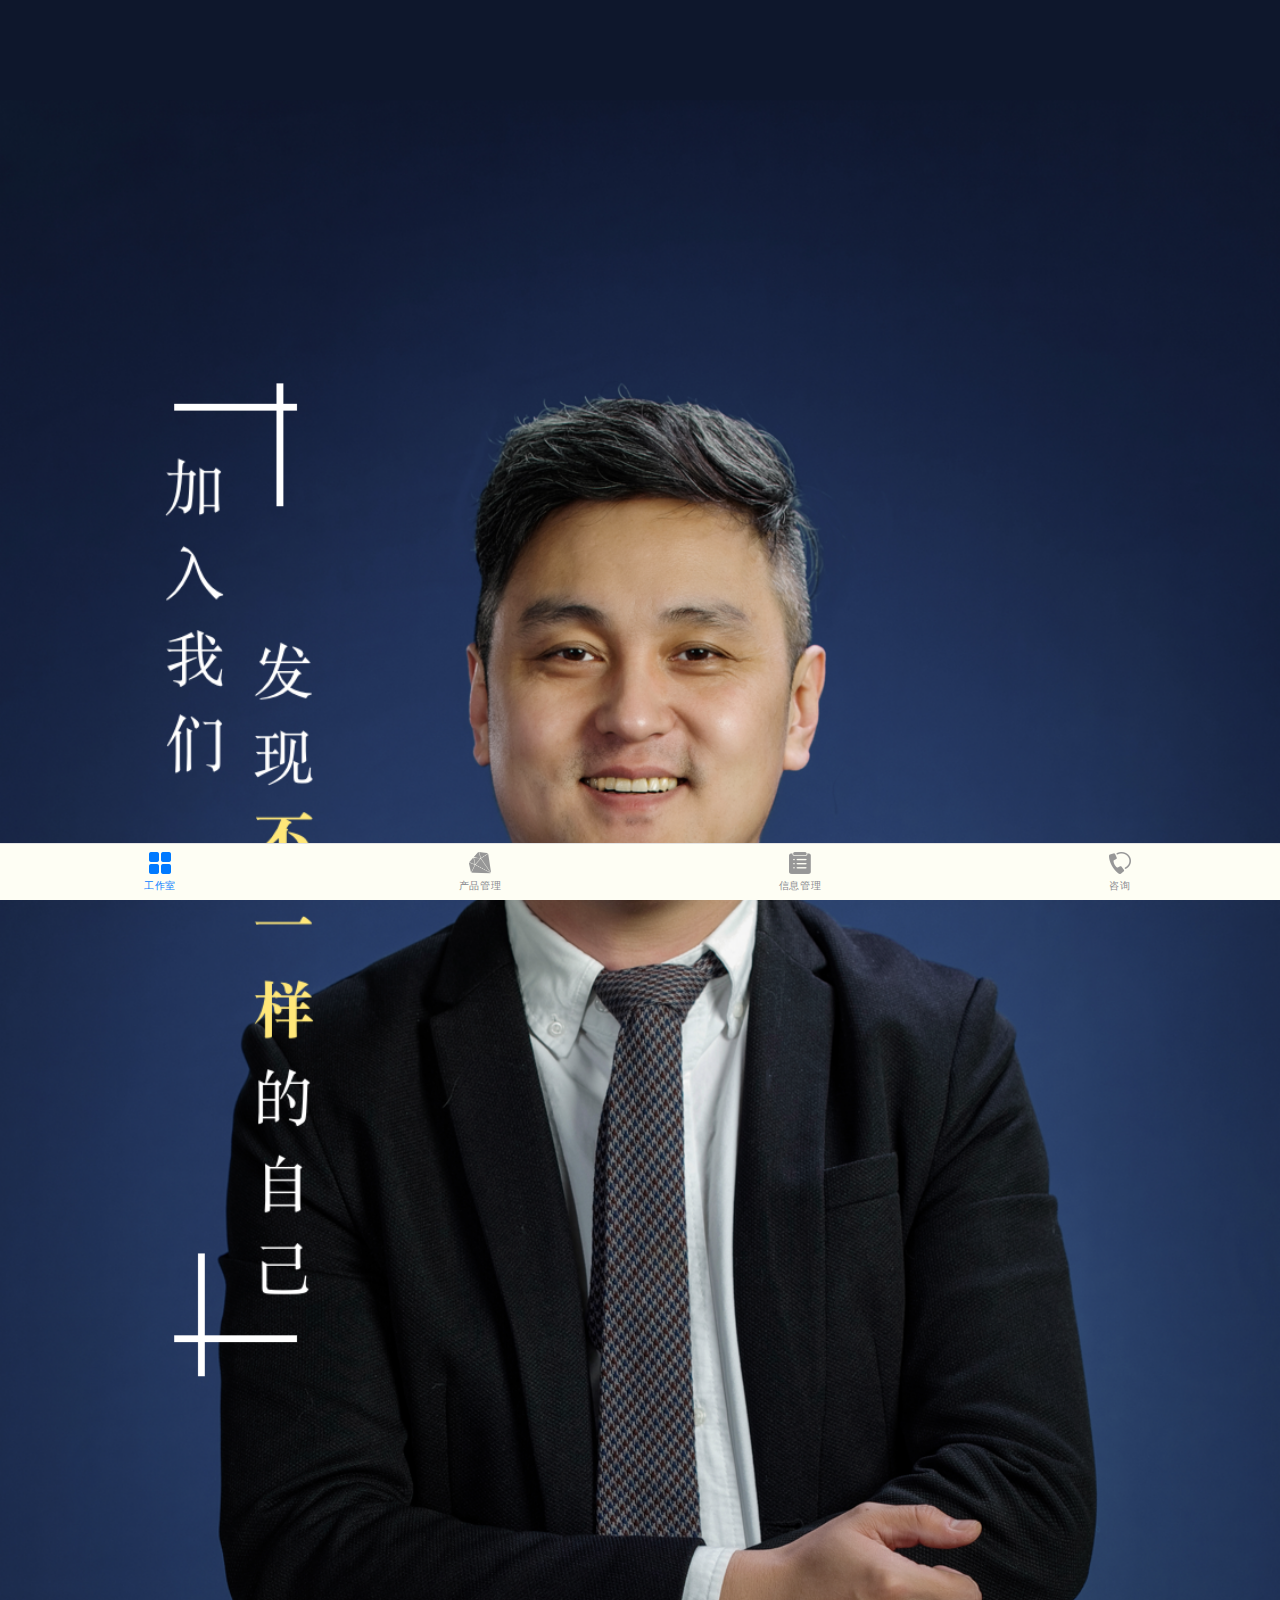
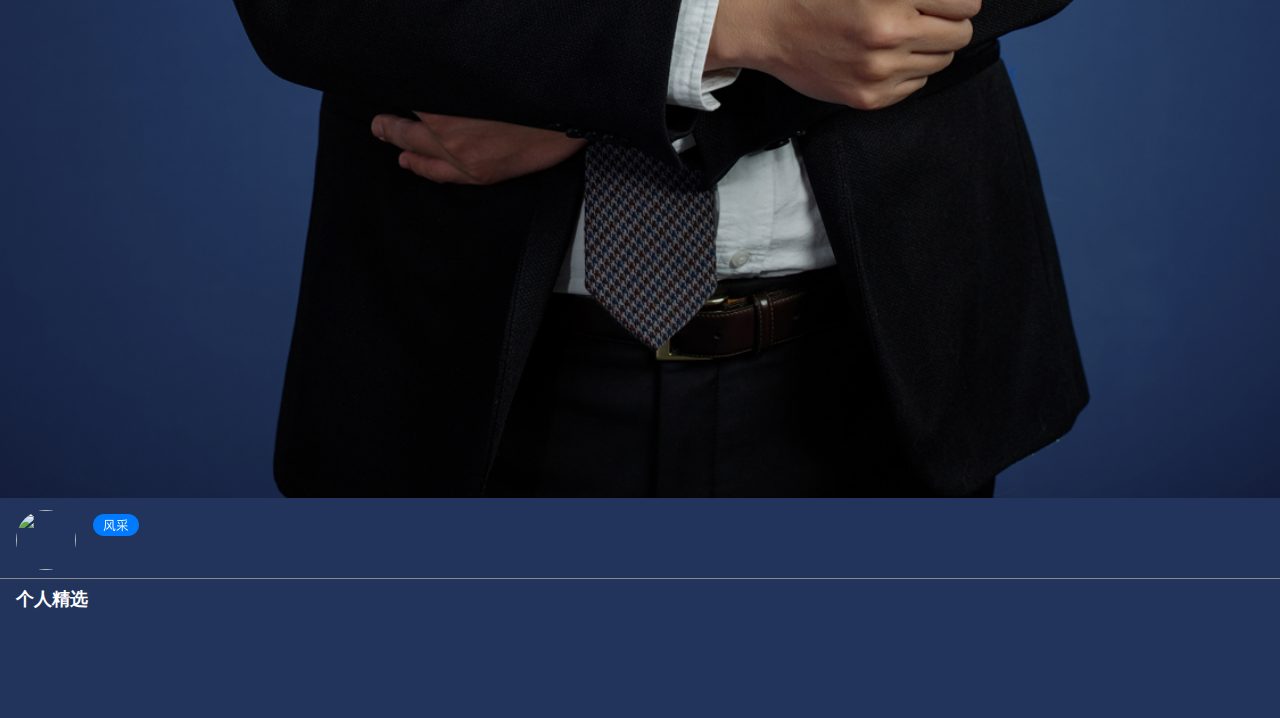
==== index.html @ 6de966e7 "first push" ====
<!DOCTYPE html>
<html>
	<head>
		<meta charset="utf-8" />
		<title>工作室</title>
		<meta name="viewport" content="width=device-width,initial-scale=1,minimum-scale=1,maximum-scale=1,user-scalable=no" />
		<link rel="stylesheet" type="text/css" href="css/reset.css"/>
		<link rel="stylesheet" type="text/css" href="css/index.css"/>
		<script src="http://libs.baidu.com/jquery/2.0.0/jquery.min.js"></script>
		<script src="js/base.js" type="text/javascript" charset="utf-8"></script>
		<script src="js/iscroll.js" type="text/javascript" charset="utf-8"></script>
		<script src="js/com.js" type="text/javascript" charset="utf-8"></script>
		<script src="js/index.js" type="text/javascript" charset="utf-8"></script>
		<script type="text/javascript">
			function back(){
				Tiny.execute('back()')
			}
		</script>
	</head>
	<body>
		<div class="bg_w">
			<img class="presonal" src="img/photo_wangyi.png"/>
			<div class="header">
				<div class="img_w">
					<img class="img" src=""/>
				</div>
				<div class="information">
					<p class="name"></p>
					<img class="style" src="img/style.png"/>
					<p class="introduce"></p>
				</div>
				<!--<div class="code_w">
					<img class="code" src="img/code.png"/>
				</div>-->
			</div>
		</div>
		<div id="header-w">
			<p class="title">个人精选</p>
			<div id="wrapper">
				<div id="scroller">
					<ul class="category-list js-category">
						
					</ul>
				</div>
			</div>
		</div>
		<div class="content">
			<div class="empty">
				<img class="empty_img" src="img/empty.png"/>
				<p class="empty_txt">还没有产品，快去增加产品吧</p>
				<div class="btn_next">
					添加产品
				</div>
			</div>
			<ul class="list">
				
			</ul>
		</div>
		<footer class="footer">
	    	<figure class="fBlue a">
	    			<img src="img/index1.png" />
	    			<figcaption>工作室</figcaption>
	    	</figure>
	    	<figure class="b">
	    			<img src="img/product.png" />
	    			<figcaption>产品管理</figcaption>
	    	</figure>
	    	<figure class="c">
	    			<img src="img/message.png" />
	    			<figcaption>信息管理</figcaption>
	    	</figure>
	    	<figure class="d">
	    			<img src="img/ask.png" />
	    			<figcaption>咨询</figcaption>
	    	</figure>
	    </footer>
		<script type="text/javascript">
			function is_weixin(){
            var ua = navigator.userAgent.toLowerCase();
            if(ua.match(/MicroMessenger/i)=="micromessenger") {
                return true;
             } else {
                return false;
            }
        }
		if (!is_weixin()) {
            $('.footer').css("display","block")
            $(".btn_next").css('display',"block")
        }else{
        	 $('.footer').css("display","none")
        	 $(".btn_next").css('display',"none")
        }
			$('.code').on('click',function(){
				window.location.href='share.html?siId='+$.getUrlParam('siId')
			})
			$('.b').on('click',function(){
				window.location.href='del.html?siId='+$.getUrlParam('siId')
			})
			$('.c').on('click',function(){
				window.location.href='messageShow.html?siId='+$.getUrlParam('siId')
			})
			$('.style').on('click',function(){
				window.location.href='style.html?siId='+$.getUrlParam('siId')
			})
		</script>
	</body>
</html>
---- css/index.css ----
/****ISCROLL****/
#wrapper {
    overflow: hidden;
}
#scroller {
    float: left;
}
.category-list{
	overflow: hidden;
    font-size: 0;
    white-space:nowrap;
    padding: 0 .2rem;
	border-radius: .06rem 0 0 .06rem;
	transform: translateX(.48rem);
}
.category-list li{
	display: inline-block;
    width: 1.28rem;
    line-height: .68rem;
    background: #22345c;
    text-align: center;
    font-size: .3rem;
    color: #fff;
    border-top:.001rem solid #fff ;
    border-bottom:.001rem solid #fff ;
}
.category-list li:nth-child(1){
	border-radius: .12rem 0 0 .12rem;
	border:.001rem solid #fff ;
	border-right:none ;
}
.category-list li:nth-last-child(2){
	border-radius: 0 .12rem .12rem 0;
	border:.001rem solid #fff ;
	border-left:none ;
}
.list_end{
	visibility: hidden;
}
.category-list .tab_list_active{
	color: #007AFF;
}

/*首页*/
body{
	background: #22345C;
}
.presonal{
	width:100%;
	height: 80%;
}
.bg_w{
	position: relative;
	border-bottom: .001rem solid #8A8A8F;
	margin-top: -1.01rem;
}
.header{
	width: 100%;
	height: 1.6rem;
	background: #22345c;
	position: absolute;
	bottom: 0rem;
	color: #fff;
}
.img_w{
	width: 1.8rem;
	line-height: 1.6rem;
	float: left;
}
.img{
	margin: 0 auto;
	margin-left: .32rem;
	width: 1.2rem;
	height: 1.2rem;
	border-radius:50% ;
}
.code_w{
	margin-right: .34rem;
	float: right;
	line-height: 1.6rem;
}
.code{
	width: .48rem;
	height: .48rem;
}
.information{
	float: left;
	width: 4.6rem;
}
.name{
	height: .48rem;
	font-size: .4rem;
	color: #fff;
	float: left;
	margin-top: .38rem;
	margin-right: .05rem;
}
.style{
	width: .92rem;
	height: .44rem;
	float: left;
	margin-top: .32rem;
}
.introduce{
	float: left;
	font-size: .26rem;
	color: #8A8A8F;
}
#header-w{
	height: 1.76rem;
	background: #22345c;
	background-size:cover;
	overflow: hidden;
}
.title{
	font-size: .36rem;
	color: #fff;
	margin-top: .22rem;
	margin-bottom: .16rem;
	margin-left: .32rem;
	font-weight: 600;
}

.content{
	width: 100%;
	background: #22345c;
	margin-bottom: 1.3rem;
}
.list{
	width: 6.7rem;
	margin: 0 auto;
	padding-top: .04rem;
}
.item{
	border-bottom: .002rem solid #eee;
	height: 5.16rem;
	overflow:hidden;
}
.item_img{
	width: 6.7rem;
	height: 3.76rem;
	margin-top: .16rem;
}
.item_title{
	font-size: .32rem;
	color: #fff;
	margin-top: .16rem;
}
.bottom{
	margin-top: .08rem;
	height: .44rem;
	line-height: .44rem;
}
.bottom p{
	float: left;
	color: #fff;
}
.bottom span{
	float: right;
	font-size:.32rem;
	color: #FF2D55;
}
.empty{
	display: none;
}
.empty_img{
	width: 4.56rem;
	height: 4.08rem;
	display: block;
	margin: 0 auto;
	margin-top: 1.54rem;
}
.empty_txt{
	font-size: .32rem;
	color: #fff;
	text-align: center;
}
.list{
	display: none;
}
.btn_next{
	width: 3.5rem;
	height: .68rem;
	border: .001rem solid #8A8A8F;
	color: #fff;
	text-align: center;
	line-height: .68rem;
	border-radius:.08rem ;
	margin: 0 auto;
	margin-top: .4rem;
}
/***footer***/
/*描述：footer*/
.footer { width: 100%; padding-bottom: 0.15rem; background: #FEFEF4; border-top: solid 0.02rem #E5E5E5;position: fixed;bottom: 0;}
.footer:after { clear: both; content: ""; display: block; height: 0; overflow: hidden; visibility: hidden;}
.footer figure { float: left; width: 25%; padding-top: 0.15rem; text-align: center; }
.footer figure img { width: 0.44rem; height: 0.44rem; margin-bottom: 0.1rem;}
.footer figcaption { line-height: 0.28rem; font-size: 0.2rem; color: #8A8A8F; letter-spacing: 0.012rem;}
.fBlue figcaption { color: #007AFF;}
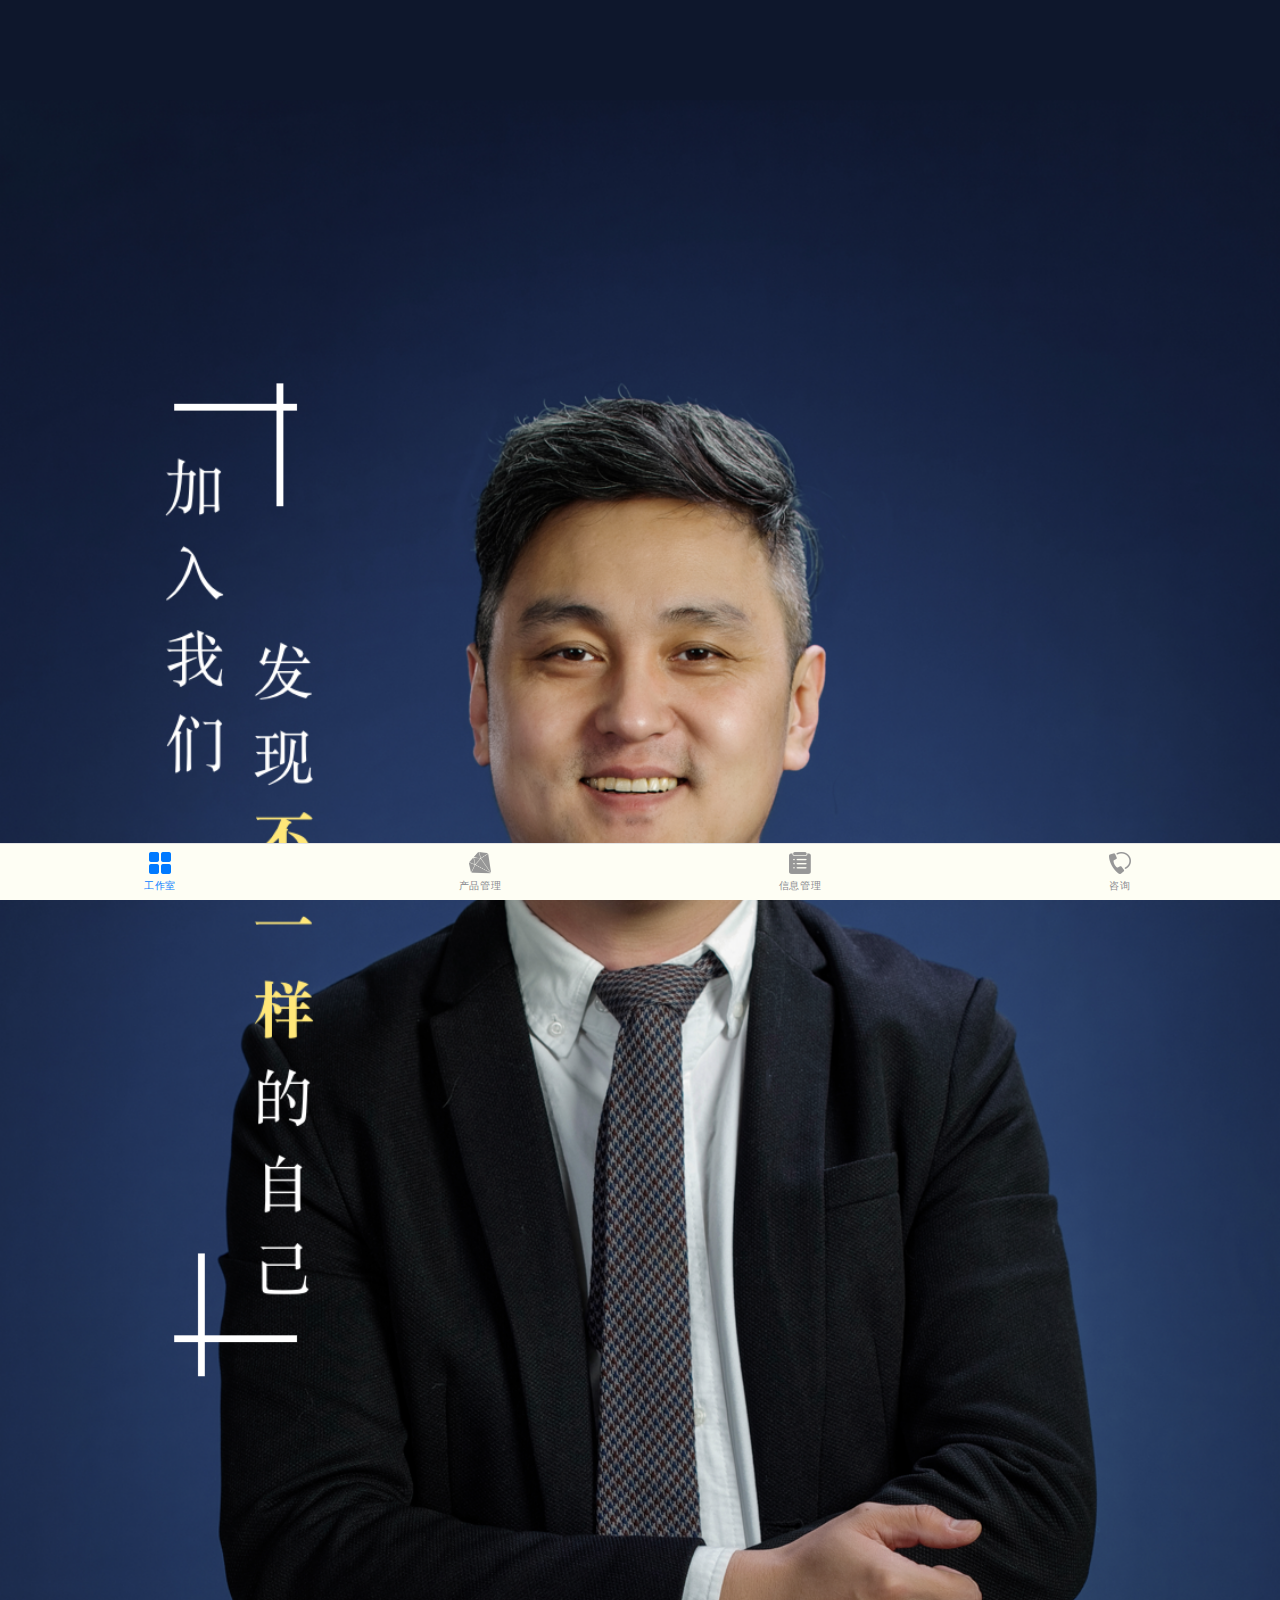
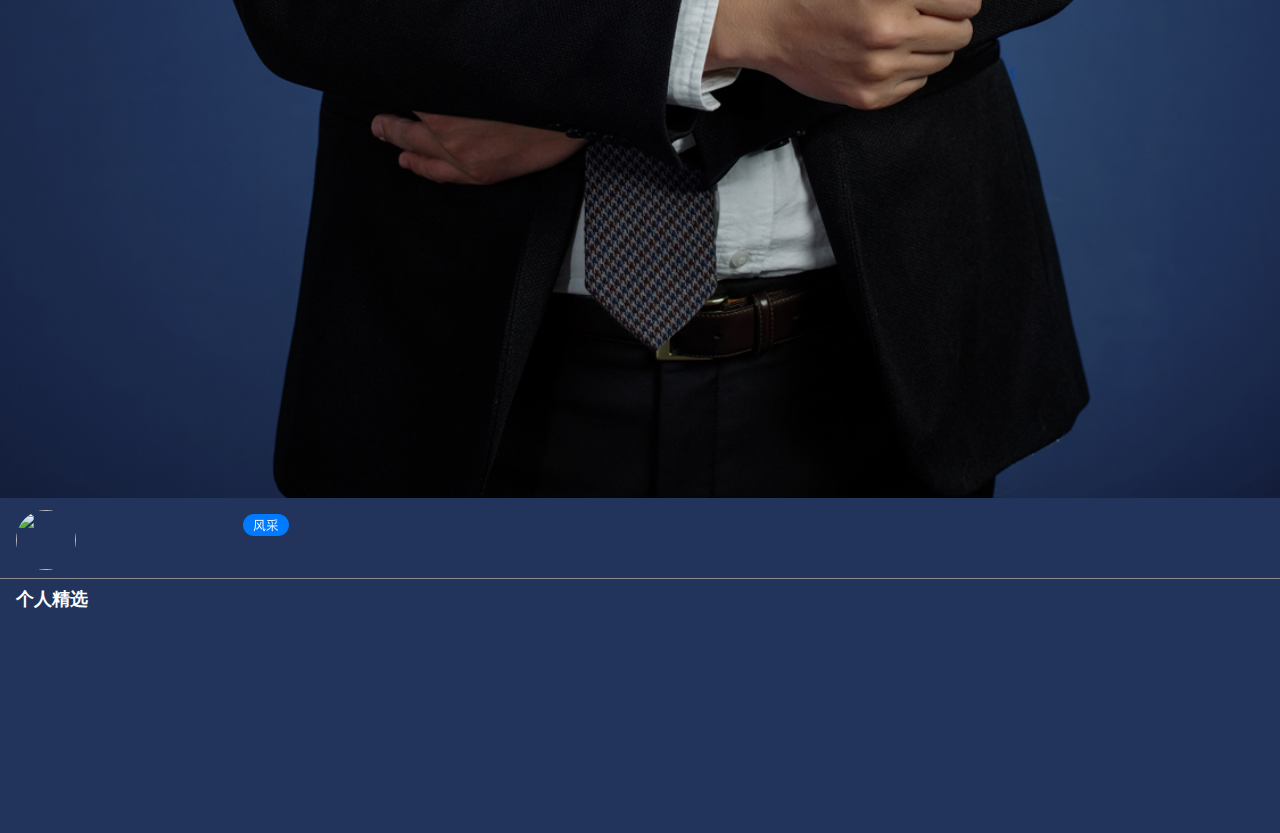
==== commit 86dcb7c3: "back home" ====
--- a/index.html
+++ b/index.html
@@ -12,8 +12,8 @@
 		<script src="js/com.js" type="text/javascript" charset="utf-8"></script>
 		<script src="js/index.js" type="text/javascript" charset="utf-8"></script>
 		<script type="text/javascript">
-			function back(){
-				Tiny.execute('back()')
+			function refresh(){
+				window.location.reload();
 			}
 		</script>
 	</head>
--- a/css/index.css
+++ b/css/index.css
@@ -88,6 +88,9 @@
 	width: 4.6rem;
 }
 .name{
+	width: 3rem;
+	white-space: nowrap;
+	overflow-x: scroll;
 	height: .48rem;
 	font-size: .4rem;
 	color: #fff;
@@ -102,8 +105,10 @@
 	margin-top: .32rem;
 }
 .introduce{
+	width: 100%;
 	float: left;
 	font-size: .26rem;
+	margin-top: .1rem;
 	color: #8A8A8F;
 }
 #header-w{
@@ -124,7 +129,7 @@
 .content{
 	width: 100%;
 	background: #22345c;
-	margin-bottom: 1.3rem;
+	padding-bottom: 2.3rem;
 }
 .list{
 	width: 6.7rem;
@@ -142,6 +147,9 @@
 	margin-top: .16rem;
 }
 .item_title{
+	width: 100%;
+	white-space: nowrap;
+	overflow-x:scroll;
 	font-size: .32rem;
 	color: #fff;
 	margin-top: .16rem;
@@ -152,6 +160,9 @@
 	line-height: .44rem;
 }
 .bottom p{
+	width: 4.8rem;
+	white-space: nowrap;
+	overflow-x: scroll;
 	float: left;
 	color: #fff;
 }
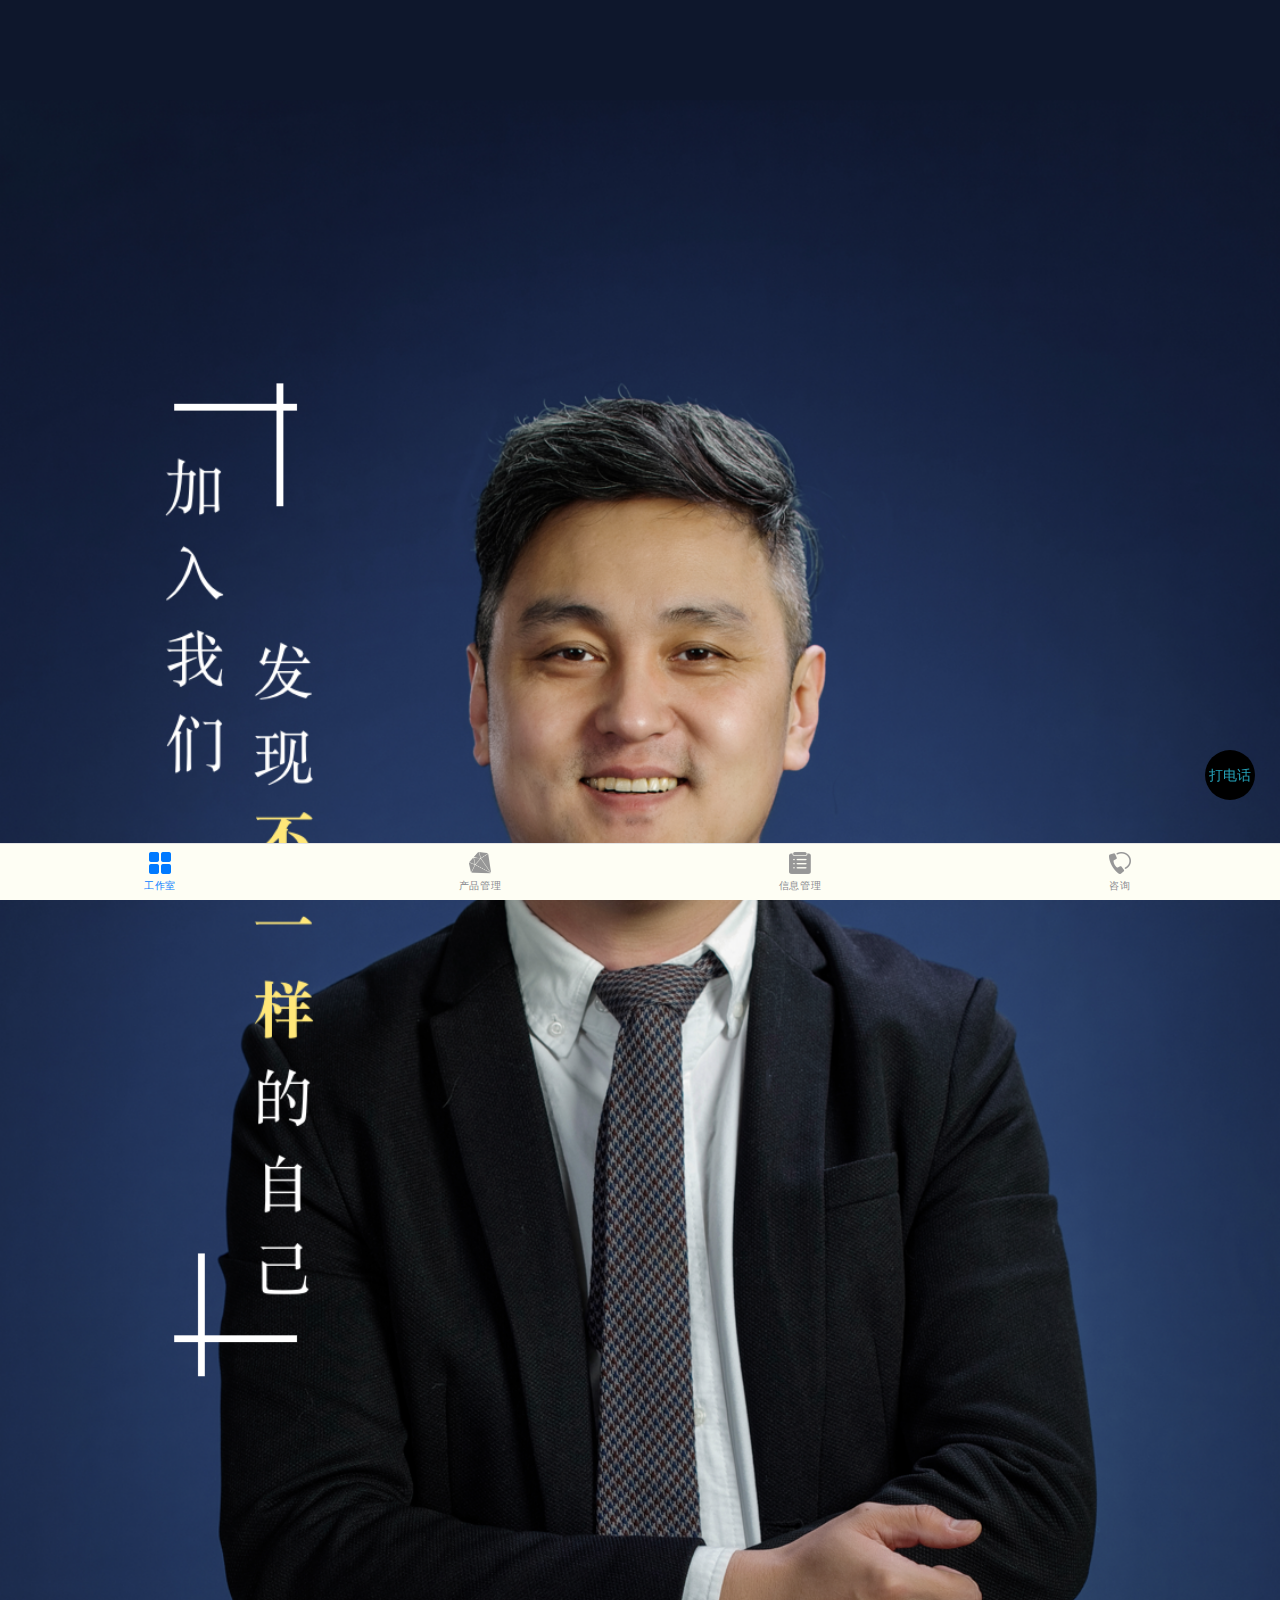
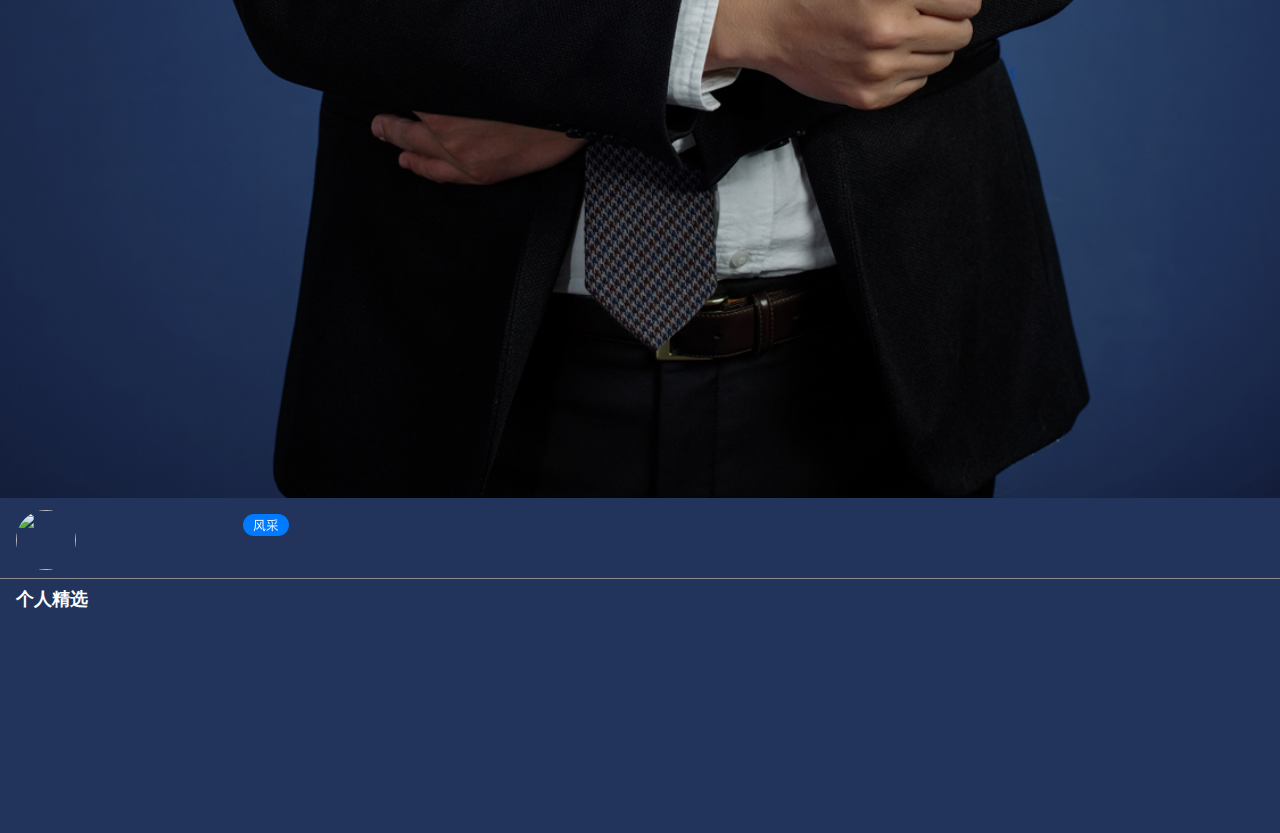
==== commit 714b789c: "chongtu" ====
--- a/index.html
+++ b/index.html
@@ -55,6 +55,7 @@
 			<ul class="list">
 				
 			</ul>
+			<a class="phone" href="tel:18688888888">打电话</a>
 		</div>
 		<footer class="footer">
 	    	<figure class="fBlue a">
--- a/css/index.css
+++ b/css/index.css
@@ -200,6 +200,18 @@
 	margin: 0 auto;
 	margin-top: .4rem;
 }
+.phone{
+	display: block;
+	position: fixed;
+	bottom: 2rem;
+	right: .5rem;
+	width: 1rem;
+	height: 1rem;
+	border-radius: 50%;
+	background: #000000;
+	text-align: center;
+	line-height: 1rem;
+}
 /***footer***/
 /*描述：footer*/
 .footer { width: 100%; padding-bottom: 0.15rem; background: #FEFEF4; border-top: solid 0.02rem #E5E5E5;position: fixed;bottom: 0;}
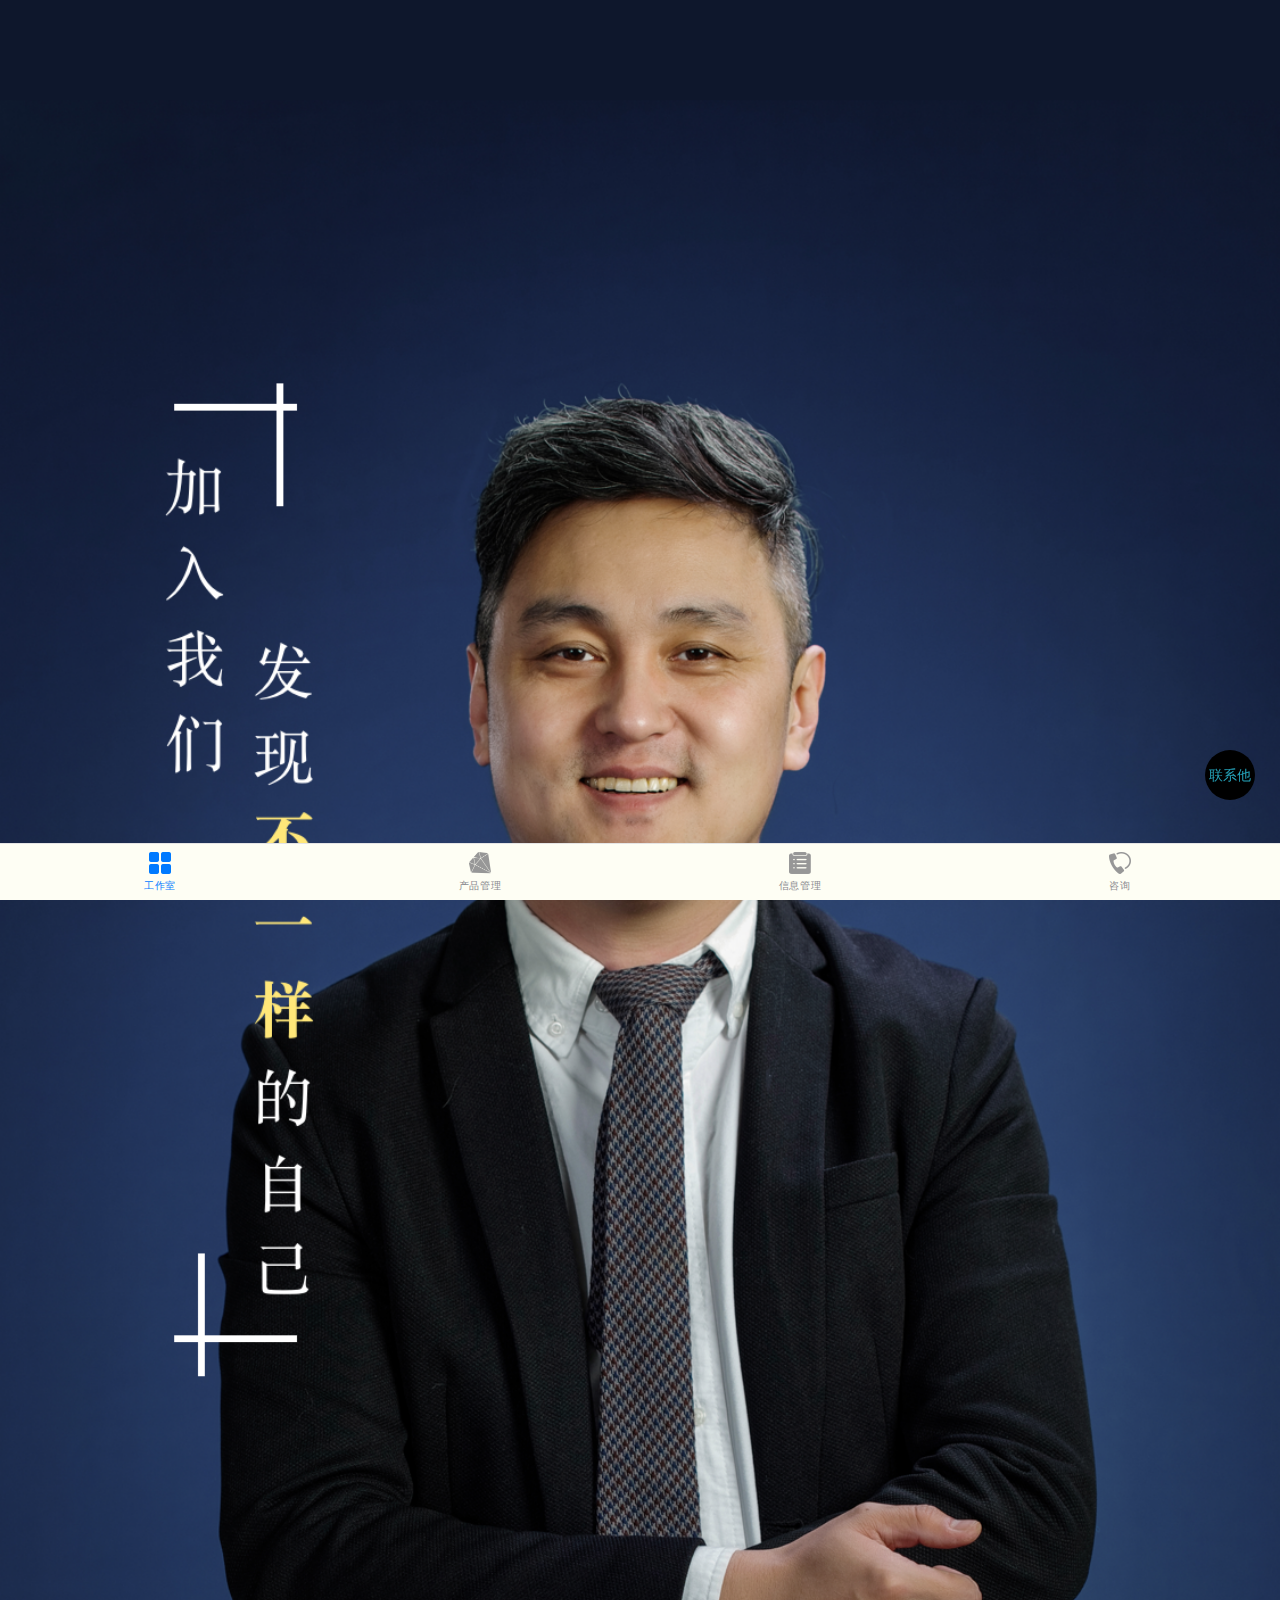
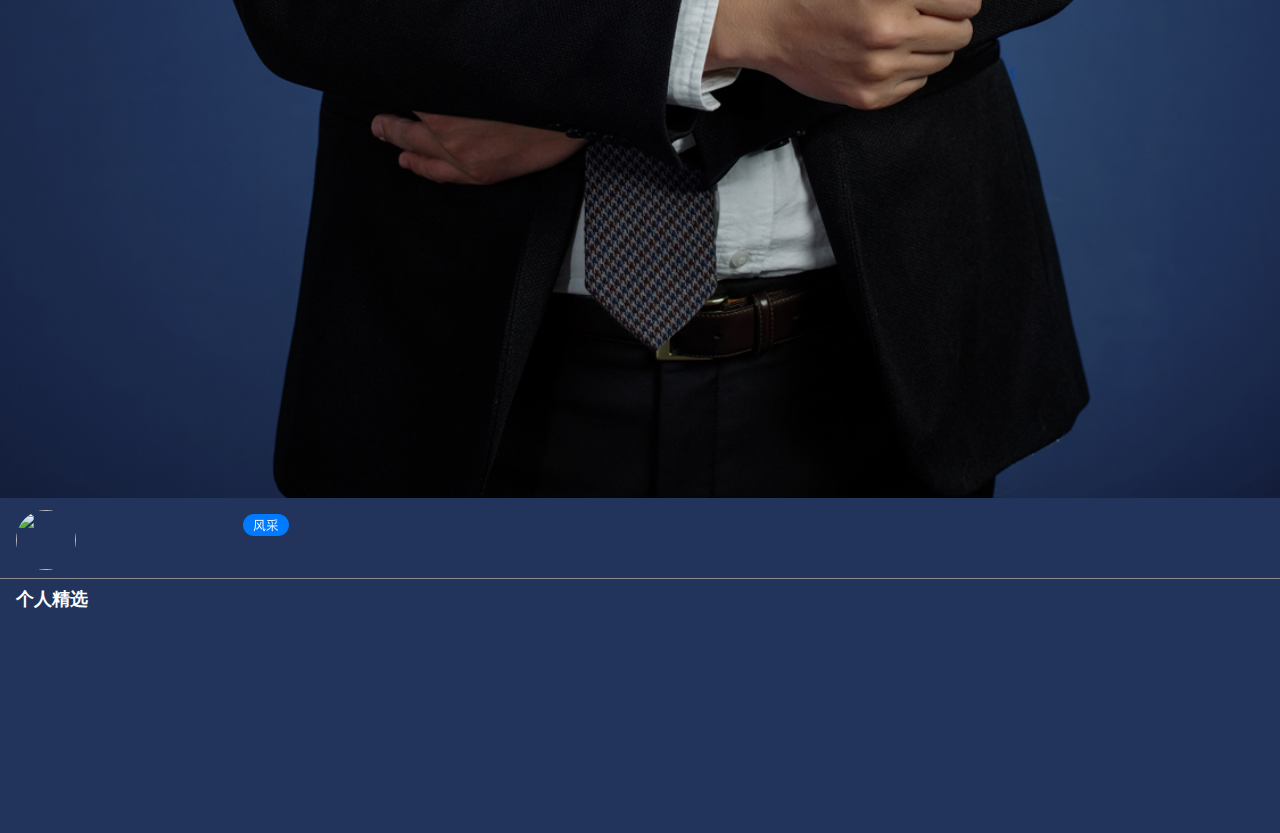
==== commit e83c3bf4: "ha" ====
--- a/index.html
+++ b/index.html
@@ -14,6 +14,10 @@
 		<script type="text/javascript">
 			function refresh(){
 				window.location.reload();
+				pagename()
+			}
+			function pagename(){
+				Tiny.execute('namefor(1)')
 			}
 		</script>
 	</head>
@@ -55,7 +59,7 @@
 			<ul class="list">
 				
 			</ul>
-			<a class="phone" href="tel:18688888888">打电话</a>
+			<a class="phone" href="">联系他</a>
 		</div>
 		<footer class="footer">
 	    	<figure class="fBlue a">
@@ -87,9 +91,11 @@
 		if (!is_weixin()) {
             $('.footer').css("display","block")
             $(".btn_next").css('display',"block")
+            $('.phone').css('display','none')
         }else{
         	 $('.footer').css("display","none")
         	 $(".btn_next").css('display',"none")
+        	  $('.phone').css('display','block')
         }
 			$('.code').on('click',function(){
 				window.location.href='share.html?siId='+$.getUrlParam('siId')
@@ -101,7 +107,9 @@
 				window.location.href='messageShow.html?siId='+$.getUrlParam('siId')
 			})
 			$('.style').on('click',function(){
-				window.location.href='style.html?siId='+$.getUrlParam('siId')
+				//window.location.href='style.html?siId='+$.getUrlParam('siId')
+				var style='刘style.html?siId='+$.getUrlParam('siId')
+				Tiny.execute("openstyle('style="+style+"')")
 			})
 		</script>
 	</body>
